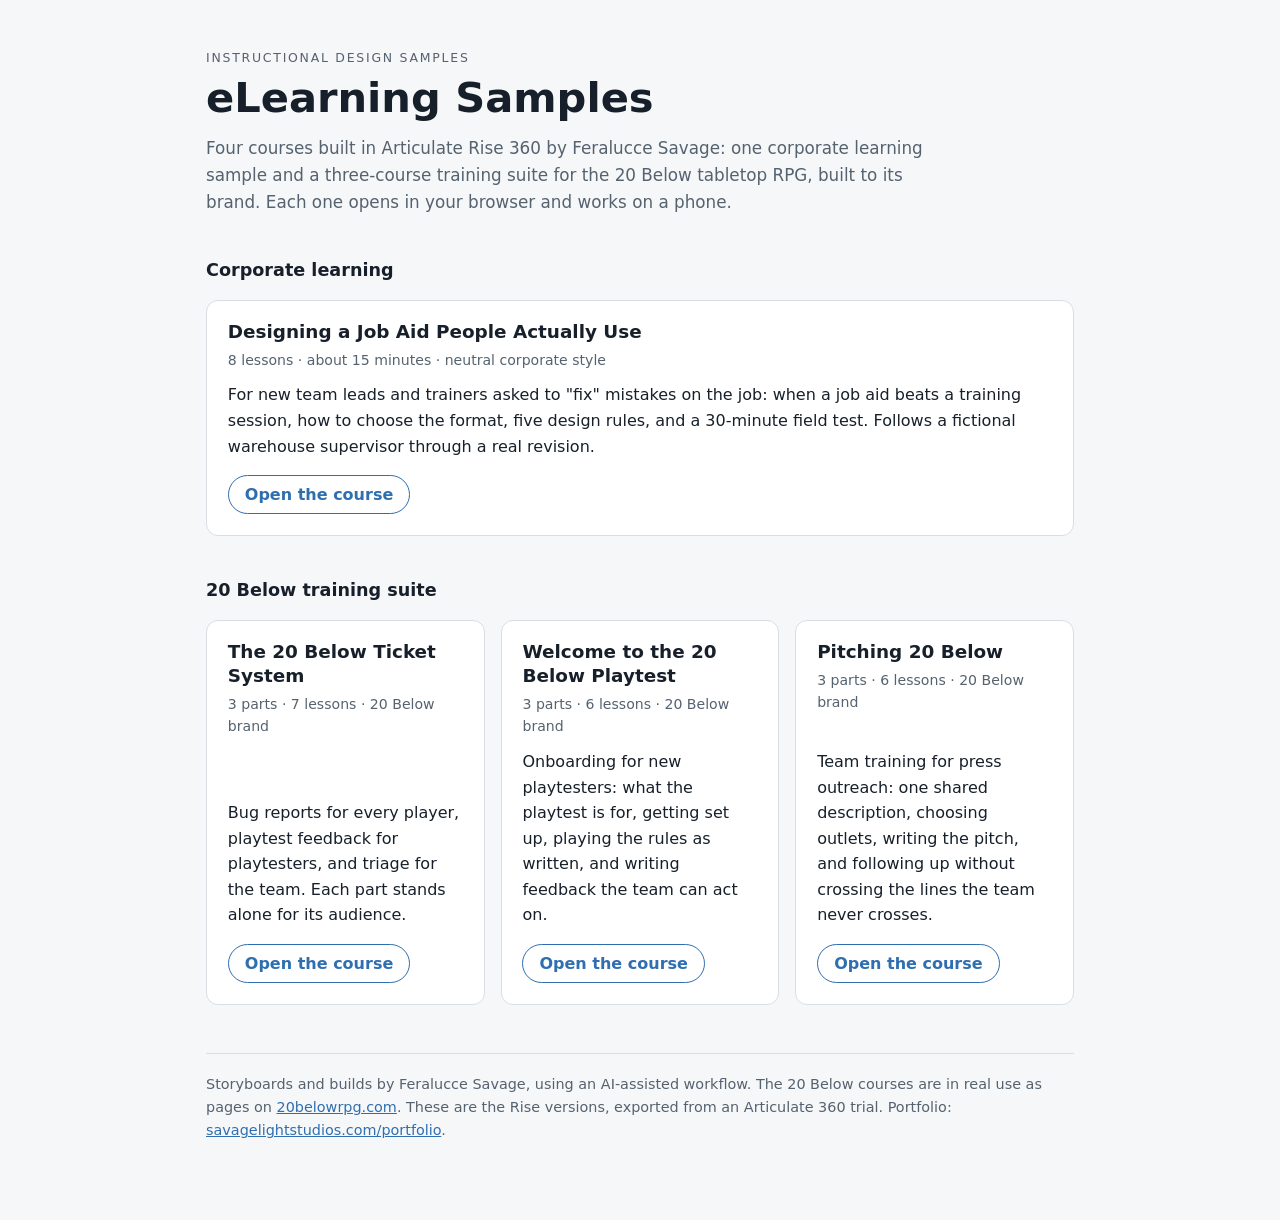
==== index.html @ 32e4ce7b "Publish four Rise 360 course samples Assisted-by: Claude (AI), data research and collation" ====
<!doctype html>
<html lang="en">
<head>
<meta charset="utf-8" />
<meta name="viewport" content="width=device-width, initial-scale=1" />
<title>eLearning Samples · Feralucce Savage</title>
<meta name="description" content="Four Articulate Rise 360 courses by Feralucce Savage: a corporate job-aid course and a branded training suite for the 20 Below tabletop RPG." />
<style>
  :root {
    --bg: #f6f7f9;
    --panel: #ffffff;
    --border: #d9dee5;
    --text: #17202a;
    --dim: #55626f;
    --accent: #2f6fb0;
  }
  @media (prefers-color-scheme: dark) {
    :root {
      --bg: #0d1419;
      --panel: #152029;
      --border: #263644;
      --text: #e8eef3;
      --dim: #9aabb9;
      --accent: #6aa8e4;
    }
  }
  * { box-sizing: border-box; }
  body {
    margin: 0;
    background: var(--bg);
    color: var(--text);
    font-family: "Segoe UI", system-ui, -apple-system, sans-serif;
    line-height: 1.6;
  }
  main { max-width: 900px; margin: 0 auto; padding: 3rem 16px 4rem; }
  .eyebrow { text-transform: uppercase; letter-spacing: 0.14em; font-size: 0.78rem; color: var(--dim); margin: 0; }
  h1 { font-size: clamp(1.8rem, 5vw, 2.6rem); line-height: 1.15; margin: 0.4rem 0 0.8rem; }
  .intro { color: var(--dim); font-size: 1.05rem; max-width: 46rem; margin: 0 0 2.5rem; }
  h2 { font-size: 1.1rem; margin: 2.5rem 0 1rem; }
  .grid { display: grid; grid-template-columns: repeat(auto-fit, minmax(min(100%, 260px), 1fr)); gap: 1rem; }
  .course {
    background: var(--panel);
    border: 1px solid var(--border);
    border-radius: 12px;
    padding: 1.2rem 1.3rem 1.3rem;
    display: flex;
    flex-direction: column;
  }
  .course h3 { margin: 0 0 0.3rem; font-size: 1.15rem; line-height: 1.3; }
  .course .meta { color: var(--dim); font-size: 0.88rem; margin: 0 0 0.7rem; }
  .course p { margin: 0 0 1rem; flex: 1; }
  .course .go {
    align-self: flex-start;
    font-weight: 700;
    text-decoration: none;
    color: var(--accent);
    border: 1px solid var(--accent);
    border-radius: 999px;
    padding: 0.35rem 1rem;
  }
  .course .go:hover, .course .go:focus-visible { background: var(--accent); color: var(--panel); }
  .note { color: var(--dim); font-size: 0.9rem; border-top: 1px solid var(--border); padding-top: 1.2rem; margin-top: 3rem; }
  a { color: var(--accent); }
</style>
</head>
<body>
<main>
  <p class="eyebrow">Instructional design samples</p>
  <h1>eLearning Samples</h1>
  <p class="intro">
    Four courses built in Articulate Rise 360 by Feralucce Savage: one corporate learning sample and a
    three-course training suite for the 20 Below tabletop RPG, built to its brand. Each one opens in your
    browser and works on a phone.
  </p>

  <h2>Corporate learning</h2>
  <div class="grid">
    <section class="course">
      <h3>Designing a Job Aid People Actually Use</h3>
      <p class="meta">8 lessons · about 15 minutes · neutral corporate style</p>
      <p>For new team leads and trainers asked to "fix" mistakes on the job: when a job aid beats a training
        session, how to choose the format, five design rules, and a 30-minute field test. Follows a fictional
        warehouse supervisor through a real revision.</p>
      <a class="go" href="job-aid/index.html">Open the course</a>
    </section>
  </div>

  <h2>20 Below training suite</h2>
  <div class="grid">
    <section class="course">
      <h3>The 20 Below Ticket System</h3>
      <p class="meta">3 parts · 7 lessons · 20 Below brand</p>
      <p>Bug reports for every player, playtest feedback for playtesters, and triage for the team. Each
        part stands alone for its audience.</p>
      <a class="go" href="ticket-system/index.html">Open the course</a>
    </section>
    <section class="course">
      <h3>Welcome to the 20 Below Playtest</h3>
      <p class="meta">3 parts · 6 lessons · 20 Below brand</p>
      <p>Onboarding for new playtesters: what the playtest is for, getting set up, playing the rules as
        written, and writing feedback the team can act on.</p>
      <a class="go" href="playtest/index.html">Open the course</a>
    </section>
    <section class="course">
      <h3>Pitching 20 Below</h3>
      <p class="meta">3 parts · 6 lessons · 20 Below brand</p>
      <p>Team training for press outreach: one shared description, choosing outlets, writing the pitch,
        and following up without crossing the lines the team never crosses.</p>
      <a class="go" href="pitching/index.html">Open the course</a>
    </section>
  </div>

  <p class="note">
    Storyboards and builds by Feralucce Savage, using an AI-assisted workflow. The 20 Below courses are in
    real use as pages on <a href="https://20belowrpg.com">20belowrpg.com</a>. These are the Rise versions,
    exported from an Articulate 360 trial. Portfolio:
    <a href="https://savagelightstudios.com/portfolio/">savagelightstudios.com/portfolio</a>.
  </p>
</main>
</body>
</html>
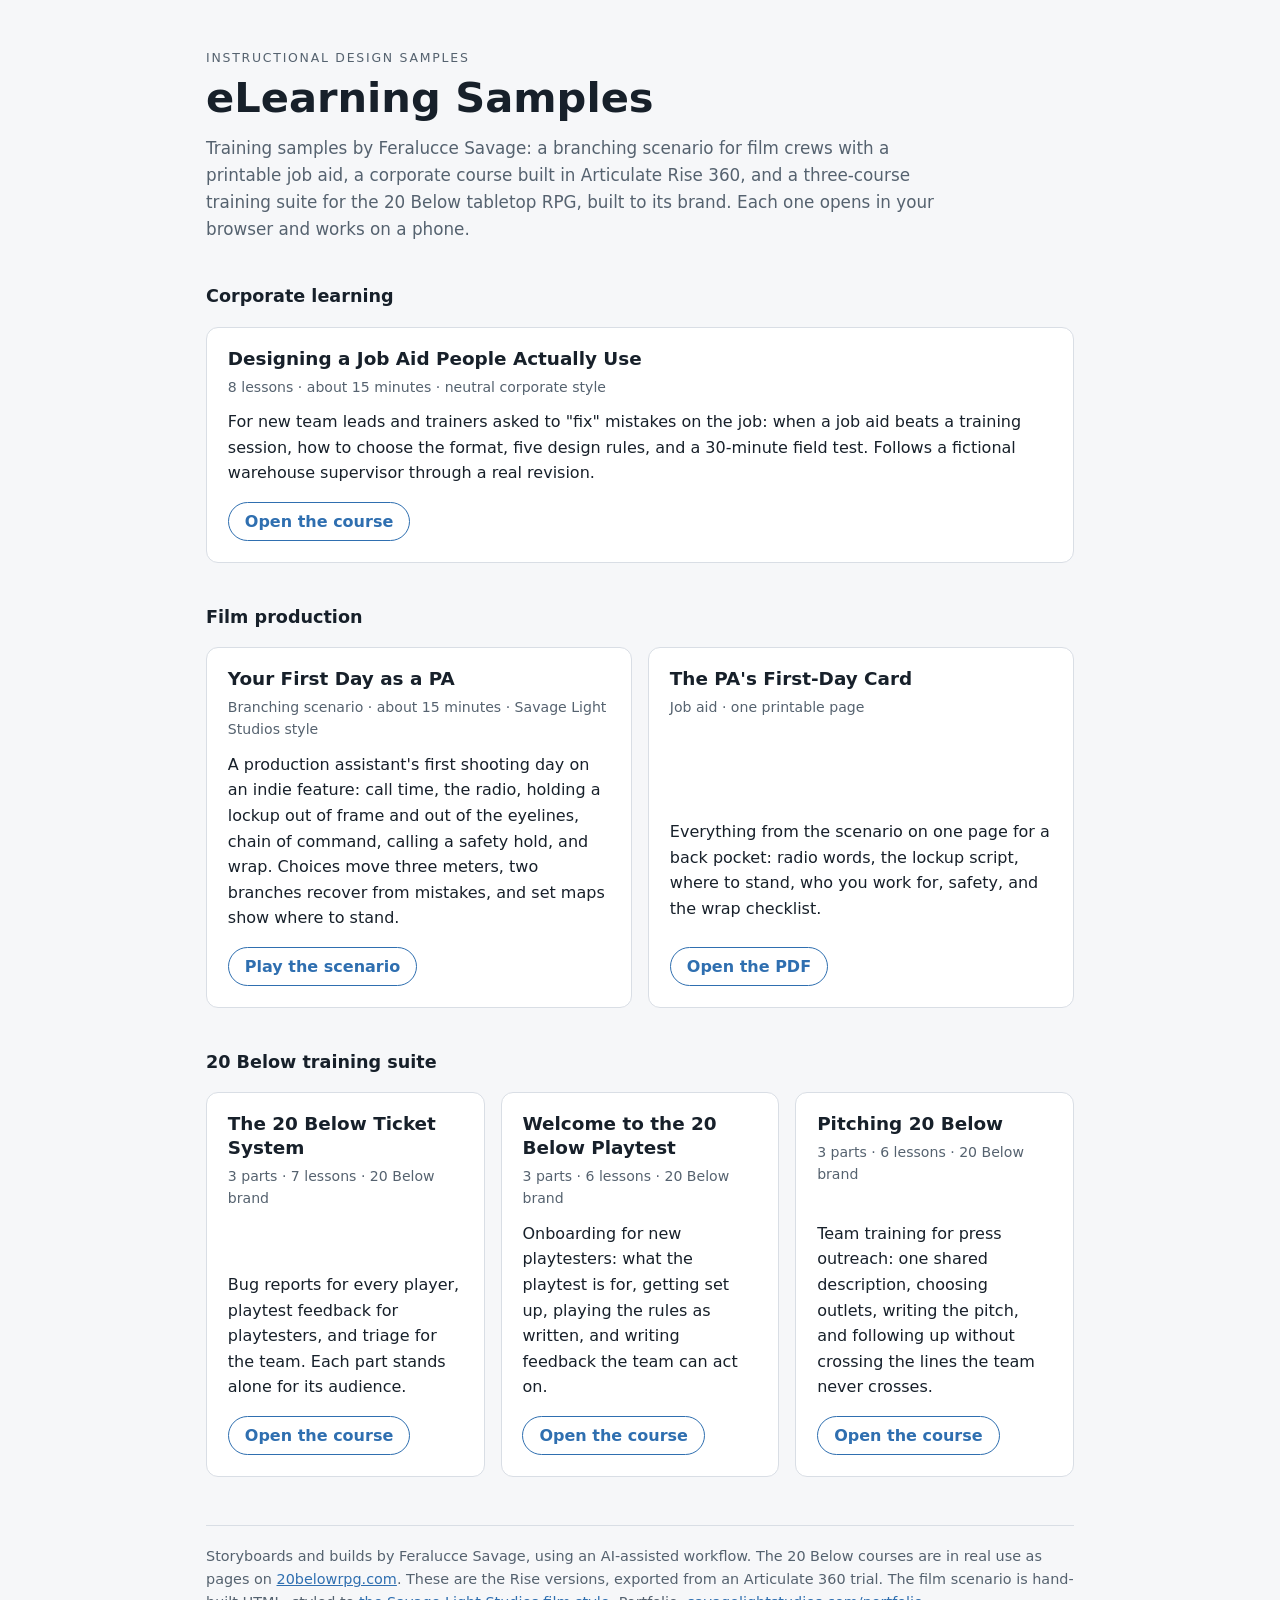
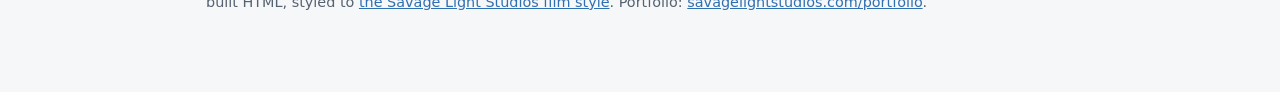
==== commit 7d1b79d6: "Add the film PA scenario, its job aid card and the film style - film/style-guide.html and film/asset" ====
--- a/index.html
+++ b/index.html
@@ -1,121 +1,141 @@
-<!doctype html>
-<html lang="en">
-<head>
-<meta charset="utf-8" />
-<meta name="viewport" content="width=device-width, initial-scale=1" />
-<title>eLearning Samples · Feralucce Savage</title>
-<meta name="description" content="Four Articulate Rise 360 courses by Feralucce Savage: a corporate job-aid course and a branded training suite for the 20 Below tabletop RPG." />
-<style>
-  :root {
-    --bg: #f6f7f9;
-    --panel: #ffffff;
-    --border: #d9dee5;
-    --text: #17202a;
-    --dim: #55626f;
-    --accent: #2f6fb0;
-  }
-  @media (prefers-color-scheme: dark) {
-    :root {
-      --bg: #0d1419;
-      --panel: #152029;
-      --border: #263644;
-      --text: #e8eef3;
-      --dim: #9aabb9;
-      --accent: #6aa8e4;
-    }
-  }
-  * { box-sizing: border-box; }
-  body {
-    margin: 0;
-    background: var(--bg);
-    color: var(--text);
-    font-family: "Segoe UI", system-ui, -apple-system, sans-serif;
-    line-height: 1.6;
-  }
-  main { max-width: 900px; margin: 0 auto; padding: 3rem 16px 4rem; }
-  .eyebrow { text-transform: uppercase; letter-spacing: 0.14em; font-size: 0.78rem; color: var(--dim); margin: 0; }
-  h1 { font-size: clamp(1.8rem, 5vw, 2.6rem); line-height: 1.15; margin: 0.4rem 0 0.8rem; }
-  .intro { color: var(--dim); font-size: 1.05rem; max-width: 46rem; margin: 0 0 2.5rem; }
-  h2 { font-size: 1.1rem; margin: 2.5rem 0 1rem; }
-  .grid { display: grid; grid-template-columns: repeat(auto-fit, minmax(min(100%, 260px), 1fr)); gap: 1rem; }
-  .course {
-    background: var(--panel);
-    border: 1px solid var(--border);
-    border-radius: 12px;
-    padding: 1.2rem 1.3rem 1.3rem;
-    display: flex;
-    flex-direction: column;
-  }
-  .course h3 { margin: 0 0 0.3rem; font-size: 1.15rem; line-height: 1.3; }
-  .course .meta { color: var(--dim); font-size: 0.88rem; margin: 0 0 0.7rem; }
-  .course p { margin: 0 0 1rem; flex: 1; }
-  .course .go {
-    align-self: flex-start;
-    font-weight: 700;
-    text-decoration: none;
-    color: var(--accent);
-    border: 1px solid var(--accent);
-    border-radius: 999px;
-    padding: 0.35rem 1rem;
-  }
-  .course .go:hover, .course .go:focus-visible { background: var(--accent); color: var(--panel); }
-  .note { color: var(--dim); font-size: 0.9rem; border-top: 1px solid var(--border); padding-top: 1.2rem; margin-top: 3rem; }
-  a { color: var(--accent); }
-</style>
-</head>
-<body>
-<main>
-  <p class="eyebrow">Instructional design samples</p>
-  <h1>eLearning Samples</h1>
-  <p class="intro">
-    Four courses built in Articulate Rise 360 by Feralucce Savage: one corporate learning sample and a
-    three-course training suite for the 20 Below tabletop RPG, built to its brand. Each one opens in your
-    browser and works on a phone.
-  </p>
-
-  <h2>Corporate learning</h2>
-  <div class="grid">
-    <section class="course">
-      <h3>Designing a Job Aid People Actually Use</h3>
-      <p class="meta">8 lessons · about 15 minutes · neutral corporate style</p>
-      <p>For new team leads and trainers asked to "fix" mistakes on the job: when a job aid beats a training
-        session, how to choose the format, five design rules, and a 30-minute field test. Follows a fictional
-        warehouse supervisor through a real revision.</p>
-      <a class="go" href="job-aid/index.html">Open the course</a>
-    </section>
-  </div>
-
-  <h2>20 Below training suite</h2>
-  <div class="grid">
-    <section class="course">
-      <h3>The 20 Below Ticket System</h3>
-      <p class="meta">3 parts · 7 lessons · 20 Below brand</p>
-      <p>Bug reports for every player, playtest feedback for playtesters, and triage for the team. Each
-        part stands alone for its audience.</p>
-      <a class="go" href="ticket-system/index.html">Open the course</a>
-    </section>
-    <section class="course">
-      <h3>Welcome to the 20 Below Playtest</h3>
-      <p class="meta">3 parts · 6 lessons · 20 Below brand</p>
-      <p>Onboarding for new playtesters: what the playtest is for, getting set up, playing the rules as
-        written, and writing feedback the team can act on.</p>
-      <a class="go" href="playtest/index.html">Open the course</a>
-    </section>
-    <section class="course">
-      <h3>Pitching 20 Below</h3>
-      <p class="meta">3 parts · 6 lessons · 20 Below brand</p>
-      <p>Team training for press outreach: one shared description, choosing outlets, writing the pitch,
-        and following up without crossing the lines the team never crosses.</p>
-      <a class="go" href="pitching/index.html">Open the course</a>
-    </section>
-  </div>
-
-  <p class="note">
-    Storyboards and builds by Feralucce Savage, using an AI-assisted workflow. The 20 Below courses are in
-    real use as pages on <a href="https://20belowrpg.com">20belowrpg.com</a>. These are the Rise versions,
-    exported from an Articulate 360 trial. Portfolio:
-    <a href="https://savagelightstudios.com/portfolio/">savagelightstudios.com/portfolio</a>.
-  </p>
-</main>
-</body>
-</html>
+<!doctype html>
+<html lang="en">
+<head>
+<meta charset="utf-8" />
+<meta name="viewport" content="width=device-width, initial-scale=1" />
+<title>eLearning Samples · Feralucce Savage</title>
+<meta name="description" content="eLearning samples by Feralucce Savage: a branching film-set scenario with a printable job aid, four Articulate Rise 360 courses, and a branded training suite for the 20 Below tabletop RPG." />
+<style>
+  :root {
+    --bg: #f6f7f9;
+    --panel: #ffffff;
+    --border: #d9dee5;
+    --text: #17202a;
+    --dim: #55626f;
+    --accent: #2f6fb0;
+  }
+  @media (prefers-color-scheme: dark) {
+    :root {
+      --bg: #0d1419;
+      --panel: #152029;
+      --border: #263644;
+      --text: #e8eef3;
+      --dim: #9aabb9;
+      --accent: #6aa8e4;
+    }
+  }
+  * { box-sizing: border-box; }
+  body {
+    margin: 0;
+    background: var(--bg);
+    color: var(--text);
+    font-family: "Segoe UI", system-ui, -apple-system, sans-serif;
+    line-height: 1.6;
+  }
+  main { max-width: 900px; margin: 0 auto; padding: 3rem 16px 4rem; }
+  .eyebrow { text-transform: uppercase; letter-spacing: 0.14em; font-size: 0.78rem; color: var(--dim); margin: 0; }
+  h1 { font-size: clamp(1.8rem, 5vw, 2.6rem); line-height: 1.15; margin: 0.4rem 0 0.8rem; }
+  .intro { color: var(--dim); font-size: 1.05rem; max-width: 46rem; margin: 0 0 2.5rem; }
+  h2 { font-size: 1.1rem; margin: 2.5rem 0 1rem; }
+  .grid { display: grid; grid-template-columns: repeat(auto-fit, minmax(min(100%, 260px), 1fr)); gap: 1rem; }
+  .course {
+    background: var(--panel);
+    border: 1px solid var(--border);
+    border-radius: 12px;
+    padding: 1.2rem 1.3rem 1.3rem;
+    display: flex;
+    flex-direction: column;
+  }
+  .course h3 { margin: 0 0 0.3rem; font-size: 1.15rem; line-height: 1.3; }
+  .course .meta { color: var(--dim); font-size: 0.88rem; margin: 0 0 0.7rem; }
+  .course p { margin: 0 0 1rem; flex: 1; }
+  .course .go {
+    align-self: flex-start;
+    font-weight: 700;
+    text-decoration: none;
+    color: var(--accent);
+    border: 1px solid var(--accent);
+    border-radius: 999px;
+    padding: 0.35rem 1rem;
+  }
+  .course .go:hover, .course .go:focus-visible { background: var(--accent); color: var(--panel); }
+  .note { color: var(--dim); font-size: 0.9rem; border-top: 1px solid var(--border); padding-top: 1.2rem; margin-top: 3rem; }
+  a { color: var(--accent); }
+</style>
+</head>
+<body>
+<main>
+  <p class="eyebrow">Instructional design samples</p>
+  <h1>eLearning Samples</h1>
+  <p class="intro">
+    Training samples by Feralucce Savage: a branching scenario for film crews with a printable job aid,
+    a corporate course built in Articulate Rise 360, and a three-course training suite for the 20 Below
+    tabletop RPG, built to its brand. Each one opens in your browser and works on a phone.
+  </p>
+
+  <h2>Corporate learning</h2>
+  <div class="grid">
+    <section class="course">
+      <h3>Designing a Job Aid People Actually Use</h3>
+      <p class="meta">8 lessons · about 15 minutes · neutral corporate style</p>
+      <p>For new team leads and trainers asked to "fix" mistakes on the job: when a job aid beats a training
+        session, how to choose the format, five design rules, and a 30-minute field test. Follows a fictional
+        warehouse supervisor through a real revision.</p>
+      <a class="go" href="job-aid/index.html">Open the course</a>
+    </section>
+  </div>
+
+  <h2>Film production</h2>
+  <div class="grid">
+    <section class="course">
+      <h3>Your First Day as a PA</h3>
+      <p class="meta">Branching scenario · about 15 minutes · Savage Light Studios style</p>
+      <p>A production assistant's first shooting day on an indie feature: call time, the radio, holding a
+        lockup out of frame and out of the eyelines, chain of command, calling a safety hold, and wrap.
+        Choices move three meters, two branches recover from mistakes, and set maps show where to stand.</p>
+      <a class="go" href="film/pa-first-day/">Play the scenario</a>
+    </section>
+    <section class="course">
+      <h3>The PA's First-Day Card</h3>
+      <p class="meta">Job aid · one printable page</p>
+      <p>Everything from the scenario on one page for a back pocket: radio words, the lockup script, where
+        to stand, who you work for, safety, and the wrap checklist.</p>
+      <a class="go" href="film/pa-first-day/pa-first-day-card.pdf">Open the PDF</a>
+    </section>
+  </div>
+
+  <h2>20 Below training suite</h2>
+  <div class="grid">
+    <section class="course">
+      <h3>The 20 Below Ticket System</h3>
+      <p class="meta">3 parts · 7 lessons · 20 Below brand</p>
+      <p>Bug reports for every player, playtest feedback for playtesters, and triage for the team. Each
+        part stands alone for its audience.</p>
+      <a class="go" href="ticket-system/index.html">Open the course</a>
+    </section>
+    <section class="course">
+      <h3>Welcome to the 20 Below Playtest</h3>
+      <p class="meta">3 parts · 6 lessons · 20 Below brand</p>
+      <p>Onboarding for new playtesters: what the playtest is for, getting set up, playing the rules as
+        written, and writing feedback the team can act on.</p>
+      <a class="go" href="playtest/index.html">Open the course</a>
+    </section>
+    <section class="course">
+      <h3>Pitching 20 Below</h3>
+      <p class="meta">3 parts · 6 lessons · 20 Below brand</p>
+      <p>Team training for press outreach: one shared description, choosing outlets, writing the pitch,
+        and following up without crossing the lines the team never crosses.</p>
+      <a class="go" href="pitching/index.html">Open the course</a>
+    </section>
+  </div>
+
+  <p class="note">
+    Storyboards and builds by Feralucce Savage, using an AI-assisted workflow. The 20 Below courses are in
+    real use as pages on <a href="https://20belowrpg.com">20belowrpg.com</a>. These are the Rise versions,
+    exported from an Articulate 360 trial. The film scenario is hand-built HTML, styled to
+    <a href="film/style-guide.html">the Savage Light Studios film style</a>. Portfolio:
+    <a href="https://savagelightstudios.com/portfolio/">savagelightstudios.com/portfolio</a>.
+  </p>
+</main>
+</body>
+</html>
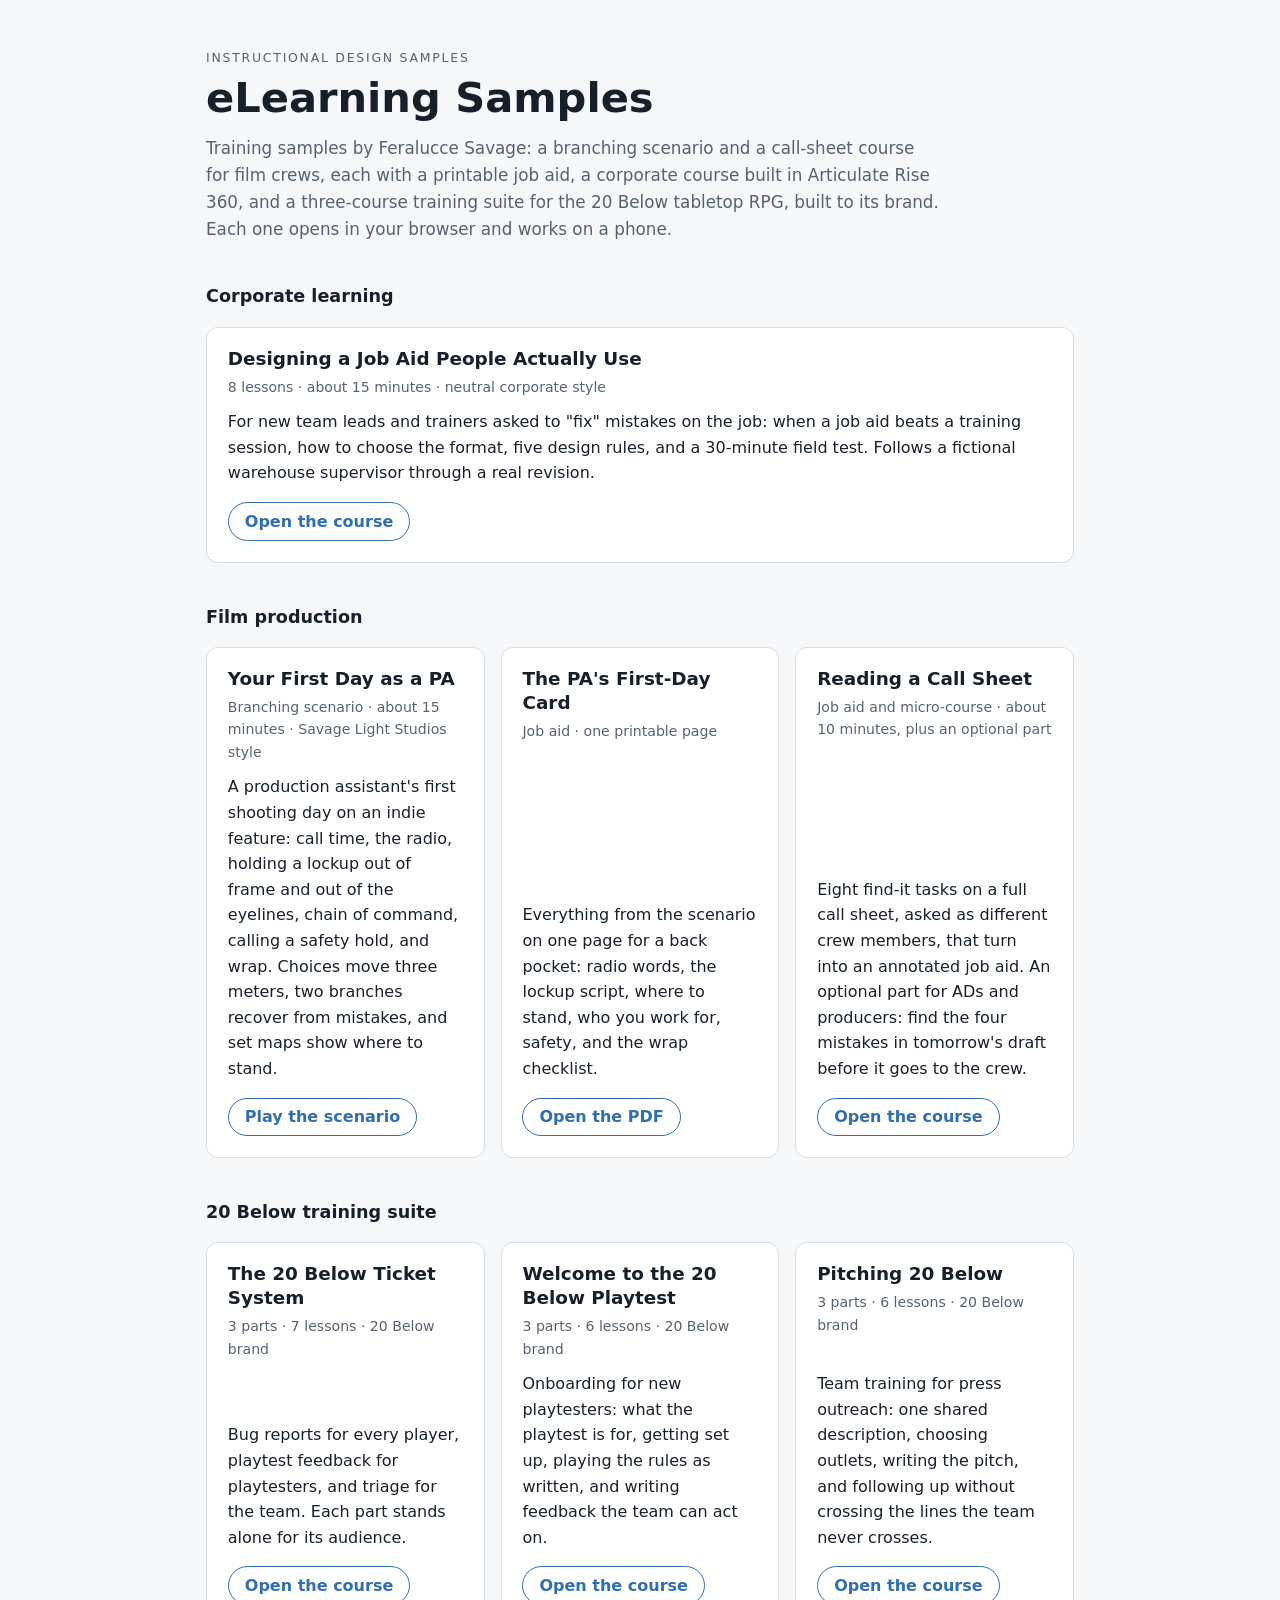
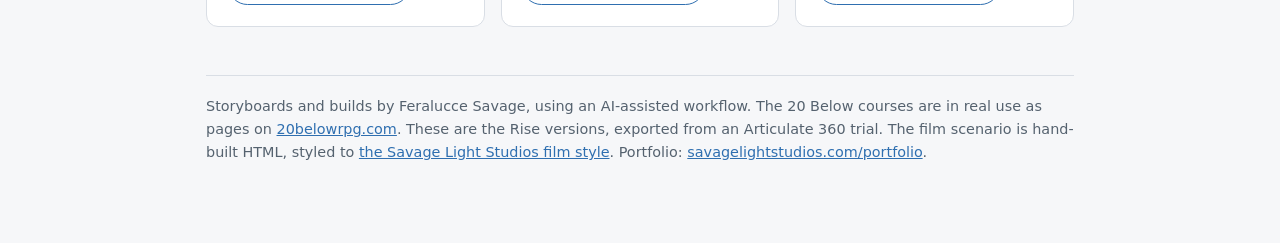
==== commit ec9ae293: "Add Reading a Call Sheet: job aid and micro-course - film/call-sheet/: eight find-it tasks on a full" ====
--- a/index.html
+++ b/index.html
@@ -68,7 +68,7 @@
   <p class="eyebrow">Instructional design samples</p>
   <h1>eLearning Samples</h1>
   <p class="intro">
-    Training samples by Feralucce Savage: a branching scenario for film crews with a printable job aid,
+    Training samples by Feralucce Savage: a branching scenario and a call-sheet course for film crews, each with a printable job aid,
     a corporate course built in Articulate Rise 360, and a three-course training suite for the 20 Below
     tabletop RPG, built to its brand. Each one opens in your browser and works on a phone.
   </p>
@@ -101,6 +101,14 @@
       <p>Everything from the scenario on one page for a back pocket: radio words, the lockup script, where
         to stand, who you work for, safety, and the wrap checklist.</p>
       <a class="go" href="film/pa-first-day/pa-first-day-card.pdf">Open the PDF</a>
+    </section>
+    <section class="course">
+      <h3>Reading a Call Sheet</h3>
+      <p class="meta">Job aid and micro-course · about 10 minutes, plus an optional part</p>
+      <p>Eight find-it tasks on a full call sheet, asked as different crew members, that turn into an annotated
+        job aid. An optional part for ADs and producers: find the four mistakes in tomorrow's draft before it
+        goes to the crew.</p>
+      <a class="go" href="film/call-sheet/">Open the course</a>
     </section>
   </div>
 
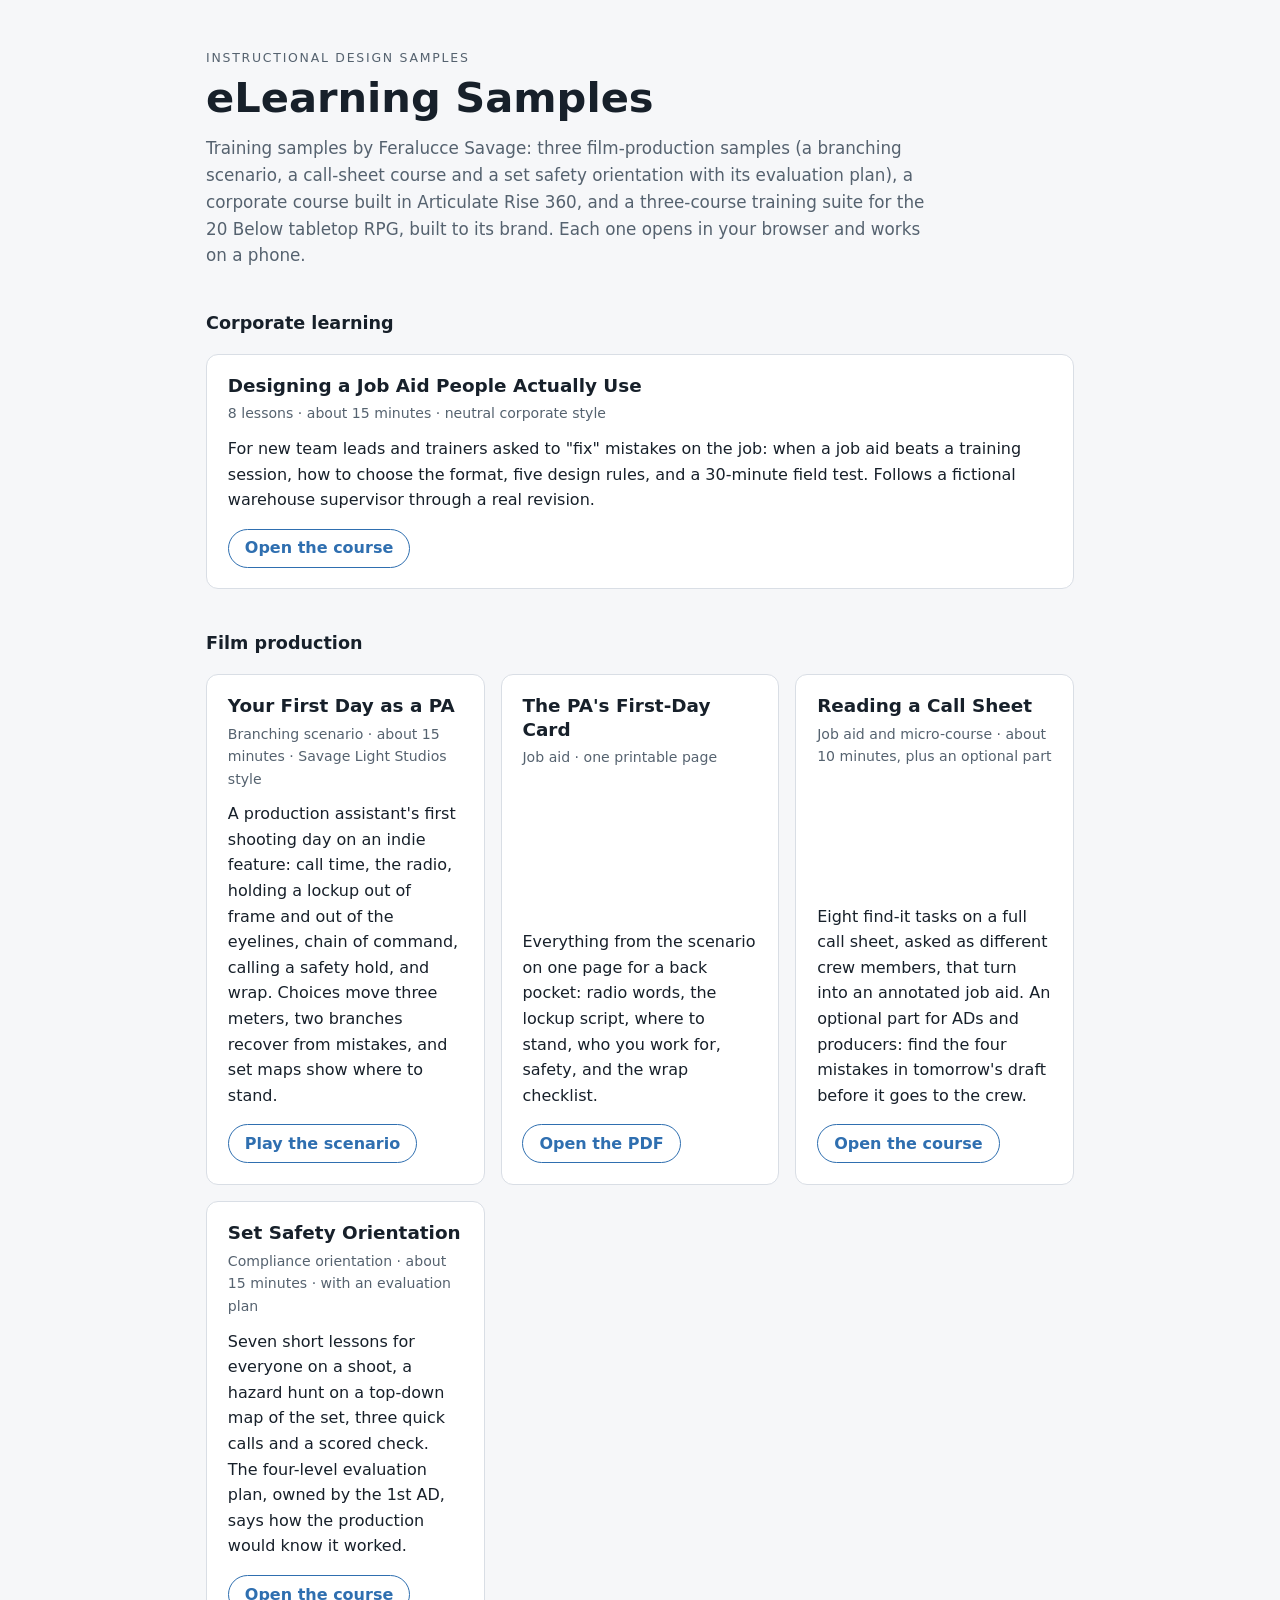
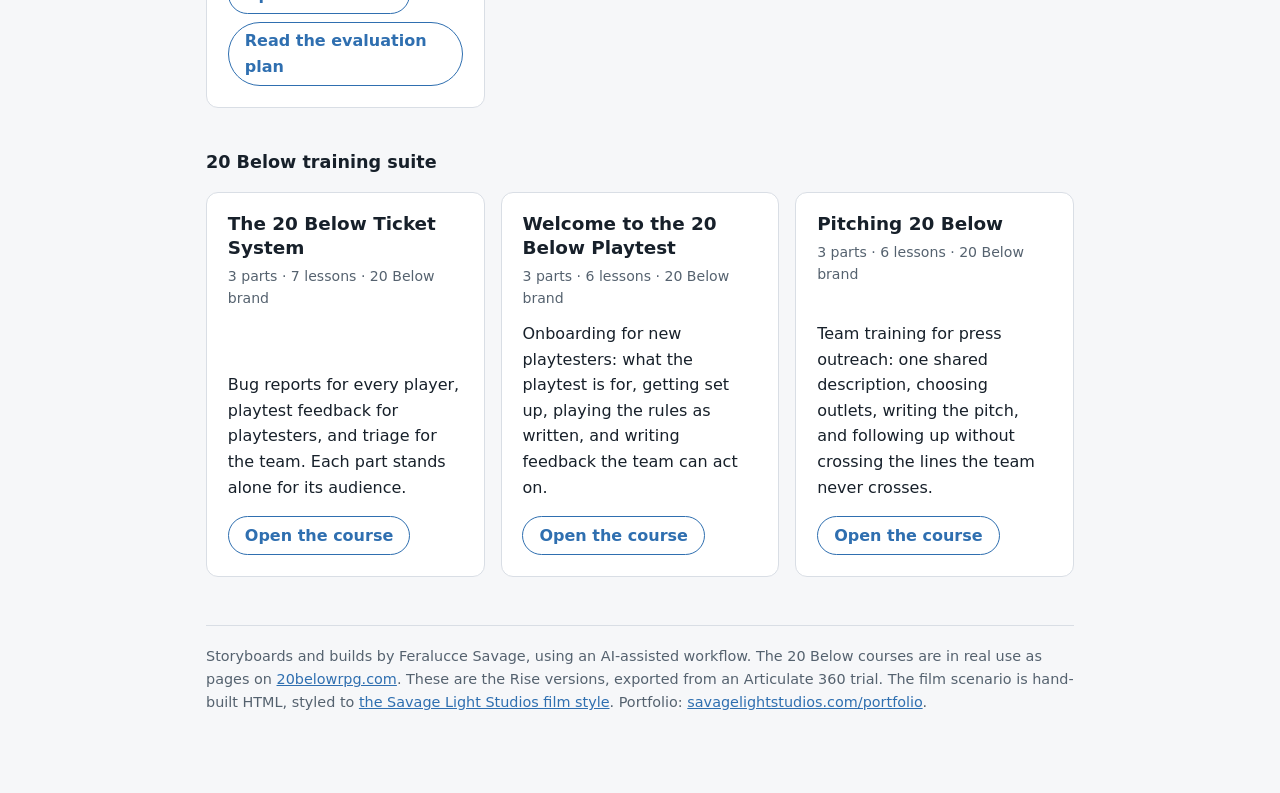
==== commit c2da7901: "Add the set safety orientation and its evaluation plan - film/set-safety/: seven lessons for crew, c" ====
--- a/index.html
+++ b/index.html
@@ -68,7 +68,7 @@
   <p class="eyebrow">Instructional design samples</p>
   <h1>eLearning Samples</h1>
   <p class="intro">
-    Training samples by Feralucce Savage: a branching scenario and a call-sheet course for film crews, each with a printable job aid,
+    Training samples by Feralucce Savage: three film-production samples (a branching scenario, a call-sheet course and a set safety orientation with its evaluation plan),
     a corporate course built in Articulate Rise 360, and a three-course training suite for the 20 Below
     tabletop RPG, built to its brand. Each one opens in your browser and works on a phone.
   </p>
@@ -110,6 +110,15 @@
         goes to the crew.</p>
       <a class="go" href="film/call-sheet/">Open the course</a>
     </section>
+    <section class="course">
+      <h3>Set Safety Orientation</h3>
+      <p class="meta">Compliance orientation · about 15 minutes · with an evaluation plan</p>
+      <p>Seven short lessons for everyone on a shoot, a hazard hunt on a top-down map of the set, three
+        quick calls and a scored check. The four-level evaluation plan, owned by the 1st AD, says how the
+        production would know it worked.</p>
+      <a class="go" href="film/set-safety/">Open the course</a>
+      <a class="go" href="film/set-safety/evaluation-plan.html" style="margin-top:0.5rem">Read the evaluation plan</a>
+    </section>
   </div>
 
   <h2>20 Below training suite</h2>
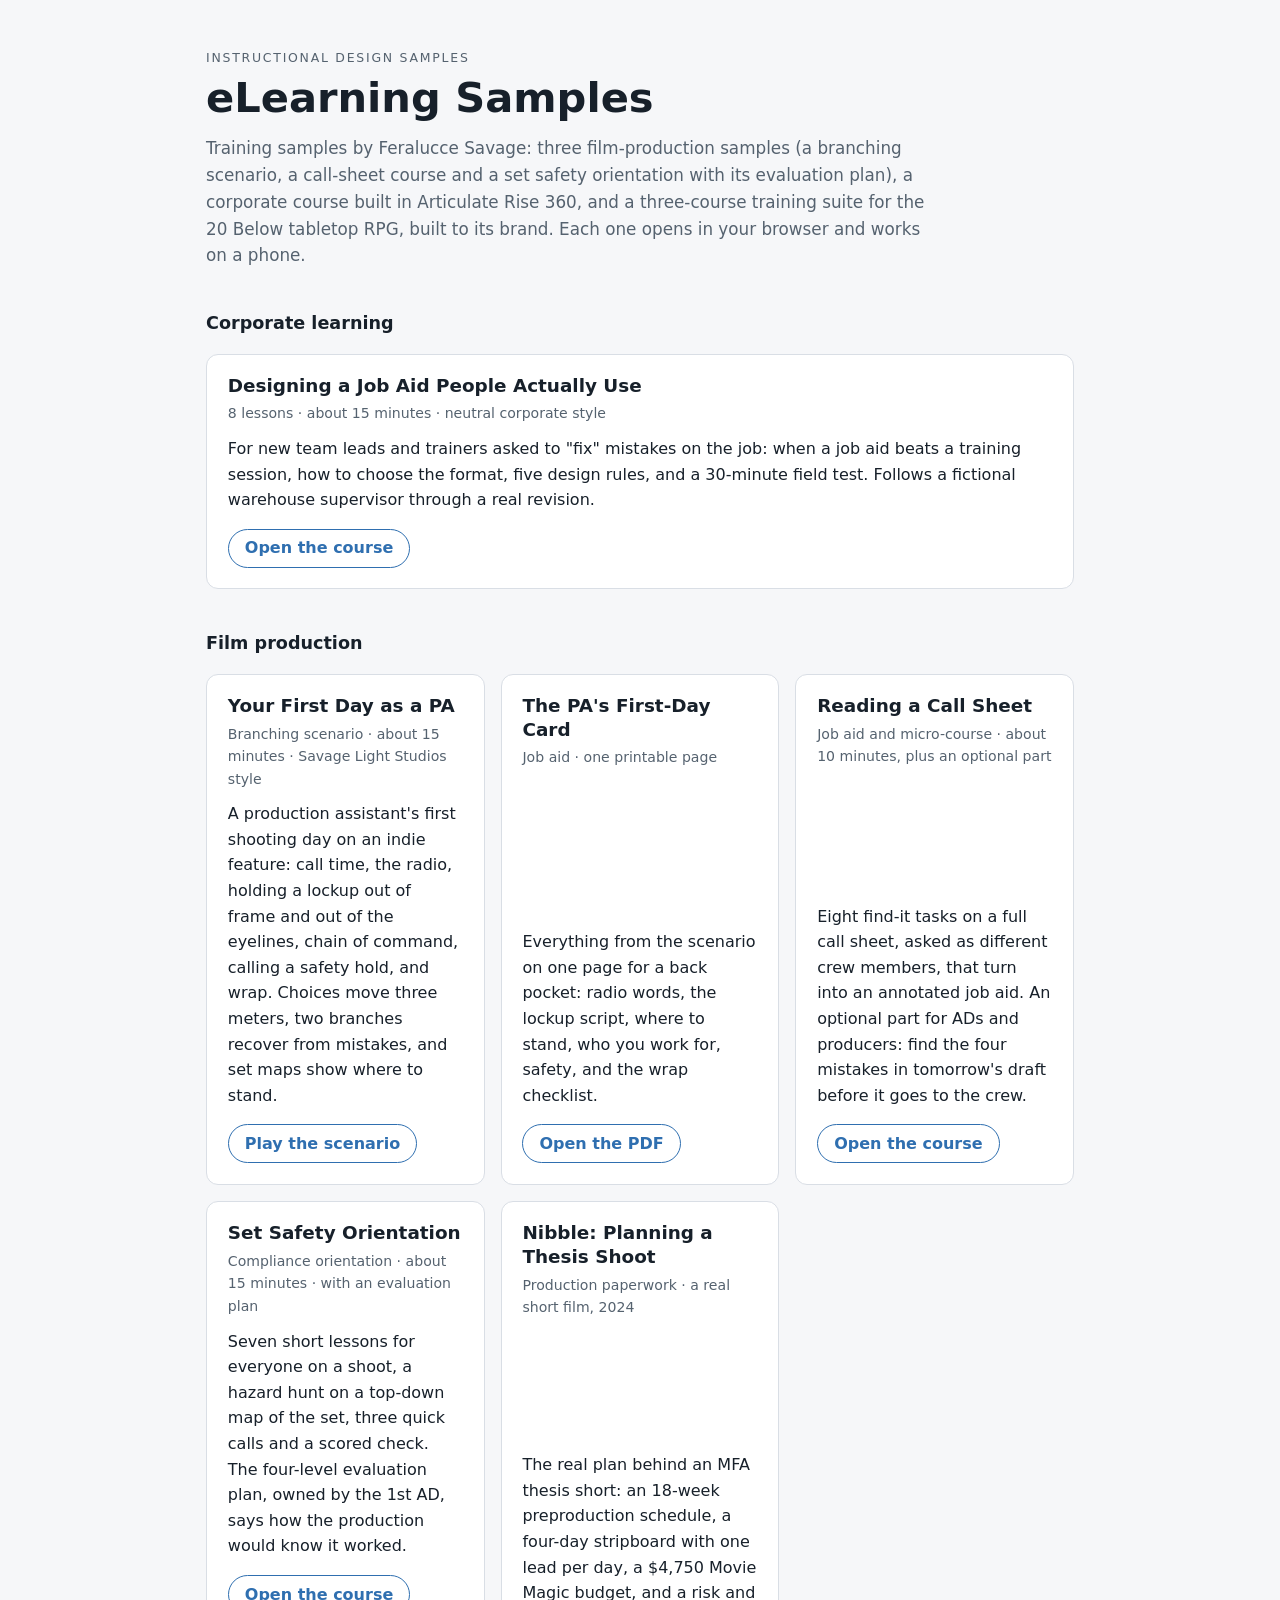
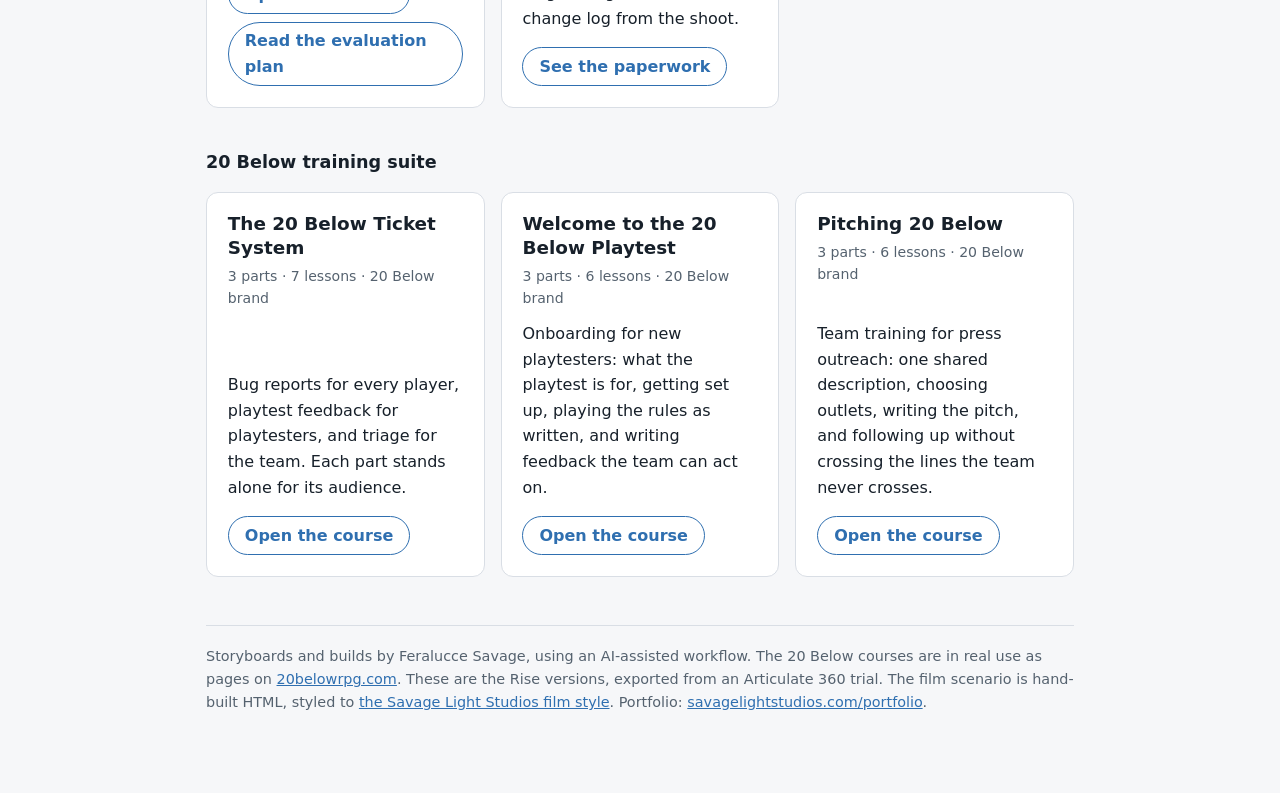
==== commit 4da05e70: "Add Nibble: the production paperwork from a real thesis short - film/nibble/: the 18-week preproduct" ====
--- a/index.html
+++ b/index.html
@@ -119,6 +119,13 @@
       <a class="go" href="film/set-safety/">Open the course</a>
       <a class="go" href="film/set-safety/evaluation-plan.html" style="margin-top:0.5rem">Read the evaluation plan</a>
     </section>
+    <section class="course">
+      <h3>Nibble: Planning a Thesis Shoot</h3>
+      <p class="meta">Production paperwork · a real short film, 2024</p>
+      <p>The real plan behind an MFA thesis short: an 18-week preproduction schedule, a four-day stripboard
+        with one lead per day, a $4,750 Movie Magic budget, and a risk and change log from the shoot.</p>
+      <a class="go" href="film/nibble/">See the paperwork</a>
+    </section>
   </div>
 
   <h2>20 Below training suite</h2>
